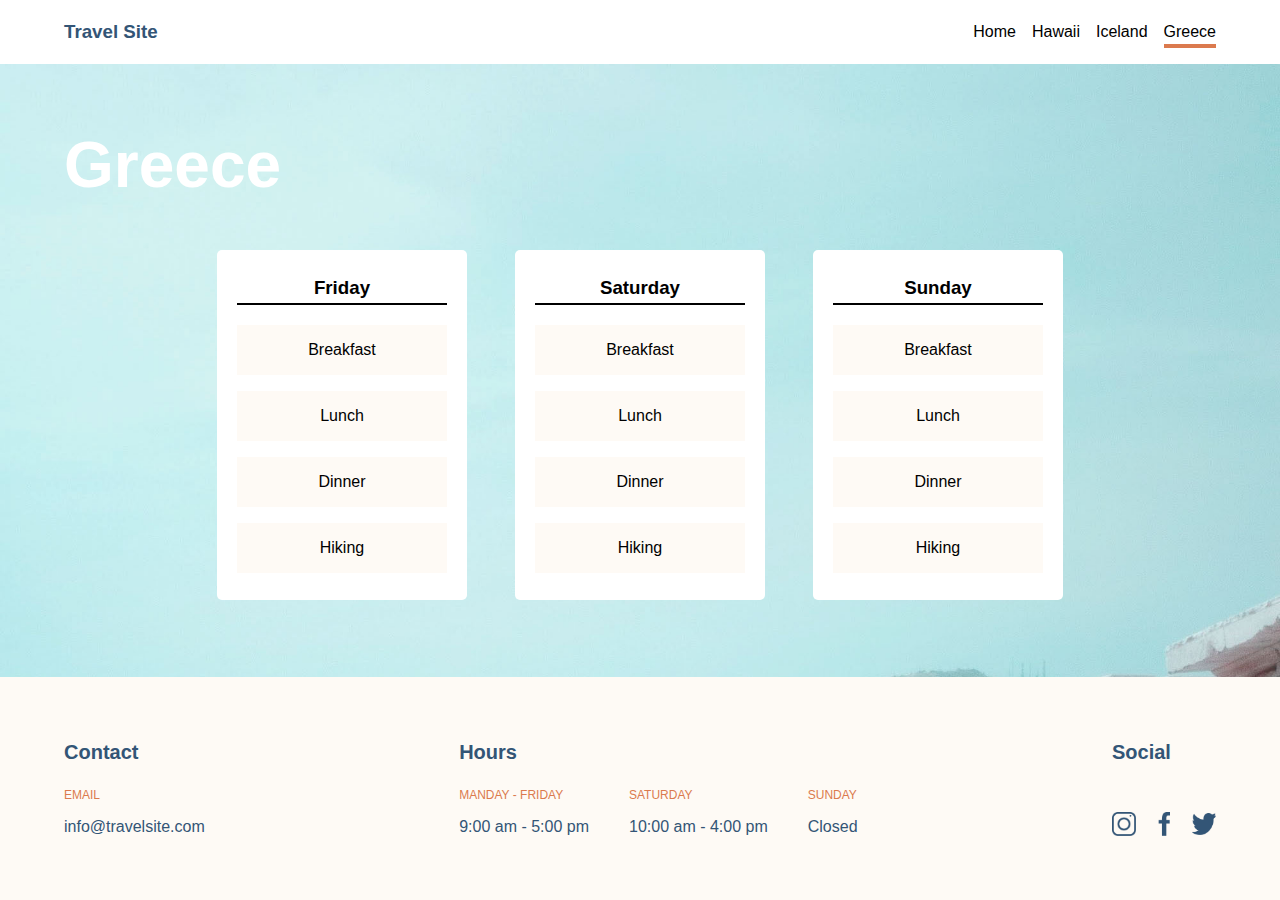
==== pages/greece.html @ 054de1a1 "add styles to all pages" ====
<!DOCTYPE html>
<html lang="en">
<head>
    <meta charset="UTF-8">
    <meta name="viewport" content="width=device-width, initial-scale=1.0">
    <link href="/css/style.css" rel="stylesheet" type="text/css">
    <title>Greece</title>
</head>
<body class="body">
    <header class="header">
        <div class="logo">
            <a href="../index.html" class="logo__link"><h3>Travel Site</h3></a>
        </div>
        <nav class="nav">
            <ul class="nav__list">
                <li class="nav__item"><a href="../index.html" class="nav__link">Home</a></li>
                <li class="nav__item"><a href="/pages/hawaii.html" class="nav__link" >Hawaii</a></li>
                <li class="nav__item"><a href="/pages/iceland.html" class="nav__link">Iceland</a></li>
                <li class="nav__item"><a href="/pages/greece.html" class="nav__link--active">Greece</a></li>
            </ul>
        </nav>
    </header>
    <main class="main">
        <section class="section--country03">
            <div class="section__container">
                <h1 class="section__heading">Greece</h1>
                <div class="card__container">
                    <div class="card">
                        <div class="card__heading-wrapper">
                            <h3 >Friday</h3>
                        </div>
                        <div class="card__copy-wrapper">
                            <div class="card-copy">
                                <p>Breakfast</p>
                            </div>
                            <div class="card-copy">
                                <p>Lunch</p>
                            </div>
                            <div class="card-copy">
                                <p>Dinner</p>
                            </div>
                            <div class="card-copy">
                                <p>Hiking</p>
                            </div>
                        </div>
                    </div>
                    <div class="card">
                        <div class="card__heading-wrapper">
                            <h3>Saturday</h3>
                        </div>
                        <div class="card__copy-wrapper">
                            <div class="card-copy">
                                <p>Breakfast</p>
                            </div>
                            <div class="card-copy">
                                <p>Lunch</p>
                            </div>
                            <div class="card-copy">
                                <p>Dinner</p>
                            </div>
                            <div class="card-copy">
                                <p>Hiking</p>
                            </div>
                        </div>
                    </div>
                    <div class="card">
                        <div class="card__heading-wrapper">
                            <h3>Sunday</h3>
                        </div>
                        
                        <div class="card__copy-wrapper">
                            <div class="card-copy">
                                <p>Breakfast</p>
                            </div>
                            <div class="card-copy">
                                <p>Lunch</p>
                            </div>
                            <div class="card-copy">
                                <p>Dinner</p>
                            </div>
                            <div class="card-copy">
                                <p>Hiking</p>
                            </div>
                        </div>
                    </div>
                </div>
            </div>       
        </section>
    </main>
    <footer class="footer">
        <div class="footer__container">
            <div class="footer__contact">
                <h2 class="footer__headings">Contact</h2>
                <div class="footer__contact-wrapper">
                    <p class="footer__label">email</p>
                    <a href="mailto:info@travelsite.com" class="footer__contact-email">info@travelsite.com</a>
                </div>
            </div>
            <div class="footer__hours">
                <h2 class="footer__headings">Hours</h2>
                <div class="footer__hours-container">
                    <div class="footer__hours-wrapper">
                        <p class="footer__label">manday - friday</p>
                        <p class="footer__copy">9:00 am - 5:00 pm</p>
                    </div>
                    <div class="footer__hours-wrapper">
                        <p class="footer__label">saturday</p>
                        <p class="footer__copy">10:00 am - 4:00 pm</p>
                    </div>
                    <div class="footer__hours-wrapper">
                        <p class="footer__label">sunday</p>
                        <p class="footer__copy">Closed</p>
                    </div>
                </div>
                    
            </div>
            <div class="footer__social">
                <h2 class="footer__headings">Social</h2>
                <div class="footer__social-wrapper">
                    <img src="/assets/Icons/icon-instagram.png" class="footer__icon"/>
                    <img src="/assets/Icons/icon-facebook.png" class="footer__icon"/>
                    <img src="/assets/Icons/icon-twitter.png" class="footer__icon"/>
                </div>
                
            </div>
        </div>
    </footer>
</body>
</html>
---- css/style.css ----
html {
  font-size: 100%;
  box-sizing: border-box;
}

*, *::before, *::after {
  box-sizing: inherit;
}

body {
  margin: 0;
  padding: 0;
  color: #335576;
  font-family: "Verdana", sans-serif;
}

h1, h2, h3 {
  font-weight: 700;
  margin: 0;
}

p {
  margin: 0;
}

a, a:visited, a:active {
  text-decoration: none;
}

/* Margines & Paddings */
.header {
  height: 4rem;
  display: flex;
  justify-content: space-between;
  align-items: center;
  width: 90%;
  max-width: 75rem;
  margin-inline: auto;
  background-color: #FFFFFF;
}

.logo__link {
  color: #335576;
}

.nav__list {
  list-style-type: none;
  display: flex;
  gap: 1rem;
}
.nav__link, .nav__link--active {
  color: rgb(0, 0, 0);
  padding-bottom: 0.25rem;
}
.nav__link--active {
  border-bottom: 0.25rem solid #DB7A4E;
}

.btn--primary {
  background-color: #DB7A4E;
  color: #FFFFFF;
  border-radius: 1rem;
  border: none;
  padding: 0.5rem 2.5rem;
  max-width: 9.375rem;
}

.hero {
  width: 100%;
  background-color: #FEFAF5;
  padding-top: 4rem;
  padding-bottom: 4rem;
  background-image: none;
}
.hero__container {
  display: flex;
  justify-content: space-between;
  align-items: center;
  width: 90%;
  max-width: 75rem;
  margin-inline: auto;
}
.hero__description {
  display: flex;
  flex-direction: column;
  width: 37.5rem;
  gap: 2rem;
}
.hero__heading {
  font-size: 2rem;
  max-width: 20ch;
}
.hero__copy {
  font-weight: 300;
}
.hero__img {
  display: flex;
  justify-content: flex-end;
  width: 37.5rem;
}
.hero__img img {
  width: 70%;
}

.recommend {
  width: 100%;
  background-color: #FFFFFF;
  padding-top: 4rem;
  padding-bottom: 4rem;
  background-image: none;
}
.recommend__container {
  width: 90%;
  max-width: 75rem;
  margin-inline: auto;
}
.recommend__heading {
  font-size: 1.25rem;
  margin-bottom: 1.5rem;
}
.recommend__card-container {
  width: 90%;
  margin-inline: auto;
  display: flex;
  justify-content: center;
  gap: 3rem;
}
.recommend__card, .recommend__card--country03, .recommend__card--country02, .recommend__card--country01 {
  display: flex;
  justify-content: flex-end;
  align-items: flex-end;
  border-radius: 0.3125rem;
  border: 1px solid rgba(0, 0, 0, 0.2);
  box-shadow: 0 0.25rem 0.25rem rgba(0, 0, 0, 0.2);
  width: 17.5rem;
  height: 25rem;
  background-size: cover;
  background-repeat: no-repeat;
  color: #FFFFFF;
  padding: 1.25rem;
}
.recommend__card-heading {
  font-size: 1.25rem;
}
.recommend__card--country01 {
  background-image: url("/assets/Images/hawaii.jpg");
}
.recommend__card--country02 {
  background-image: url("/assets/Images/iceland.jpg");
}
.recommend__card--country03 {
  background-image: url("/assets/Images/greece.jpg");
}

.footer {
  width: 100%;
  background-color: #FEFAF5;
  padding-top: 4rem;
  padding-bottom: 4rem;
  background-image: none;
}
.footer__container {
  display: flex;
  justify-content: space-between;
  align-items: stretch;
  width: 90%;
  max-width: 75rem;
  margin-inline: auto;
}
.footer__contact-wrapper {
  display: flex;
  flex-direction: column;
}
.footer__contact-email {
  color: #335576;
}
.footer__label {
  font-size: 0.75rem;
  text-transform: uppercase;
  color: #DB7A4E;
  margin: 1.5rem 0 1rem;
}
.footer__hours {
  display: flex;
  flex-direction: column;
}
.footer__hours-container {
  display: flex;
  flex-direction: row;
  gap: 2.5rem;
}
.footer__hours-wrapper {
  display: flex;
  flex-direction: column;
  align-items: flex-start;
}
.footer__social {
  display: flex;
  flex-direction: column;
  justify-content: space-between;
}
.footer__social-wrapper {
  display: flex;
  gap: 1rem;
}
.footer__icon {
  width: 1.5rem;
  height: 1.5rem;
  object-fit: contain;
}
.footer__headings {
  font-size: 1.25rem;
}

.body {
  display: grid;
  grid-template-rows: auto 2fr auto;
  height: 100vh;
}
.body .section, .body .section--country03, .body .section--country02, .body .section--country01 {
  background-size: 100%;
  background-repeat: no-repeat;
  height: 100%;
}
.body .section--country01 {
  width: 100%;
  background-color: #FFFFFF;
  padding-top: 4rem;
  padding-bottom: 4rem;
  background-image: url("/assets/Images/hawaii.jpg");
}
.body .section--country02 {
  width: 100%;
  background-color: #FFFFFF;
  padding-top: 4rem;
  padding-bottom: 4rem;
  background-image: url("/assets/Images/iceland.jpg");
}
.body .section--country03 {
  width: 100%;
  background-color: #FFFFFF;
  padding-top: 4rem;
  padding-bottom: 4rem;
  background-image: url("/assets/Images/greece.jpg");
}
.body .section__container {
  width: 90%;
  max-width: 75rem;
  margin-inline: auto;
  display: flex;
  flex-direction: column;
  gap: 3rem;
}
.body .section__heading {
  color: #FFFFFF;
  font-size: 4rem;
}
.body .section .card__container, .body .section--country01 .card__container, .body .section--country02 .card__container, .body .section--country03 .card__container {
  width: 90%;
  margin-inline: auto;
  display: flex;
  justify-content: center;
  gap: 3rem;
}
.body .section .card__container .card, .body .section--country01 .card__container .card, .body .section--country02 .card__container .card, .body .section--country03 .card__container .card {
  display: flex;
  flex-direction: column;
  justify-content: center;
  align-items: center;
  gap: 1.25rem;
  background-color: #FFFFFF;
  border-radius: 0.3125rem;
  width: 15.625rem;
  min-height: 21.875rem;
  padding: 1.25rem;
  text-align: center;
}
.body .section .card__container .card__heading-wrapper, .body .section--country01 .card__container .card__heading-wrapper, .body .section--country02 .card__container .card__heading-wrapper, .body .section--country03 .card__container .card__heading-wrapper {
  font-size: 1rem;
  color: rgb(0, 0, 0);
  border-bottom: 2px solid rgb(0, 0, 0);
  padding-bottom: 0.25rem;
  width: 100%;
}
.body .section .card__container .card__copy-wrapper, .body .section--country01 .card__container .card__copy-wrapper, .body .section--country02 .card__container .card__copy-wrapper, .body .section--country03 .card__container .card__copy-wrapper {
  width: 100%;
  display: flex;
  flex-direction: column;
  gap: 1rem;
}
.body .section .card__container .card-copy, .body .section--country01 .card__container .card-copy, .body .section--country02 .card__container .card-copy, .body .section--country03 .card__container .card-copy {
  color: rgb(0, 0, 0);
  background: #FEFAF5;
  width: 100%;
  padding: 1rem;
}
.body .footer {
  align-self: flex-end;
}
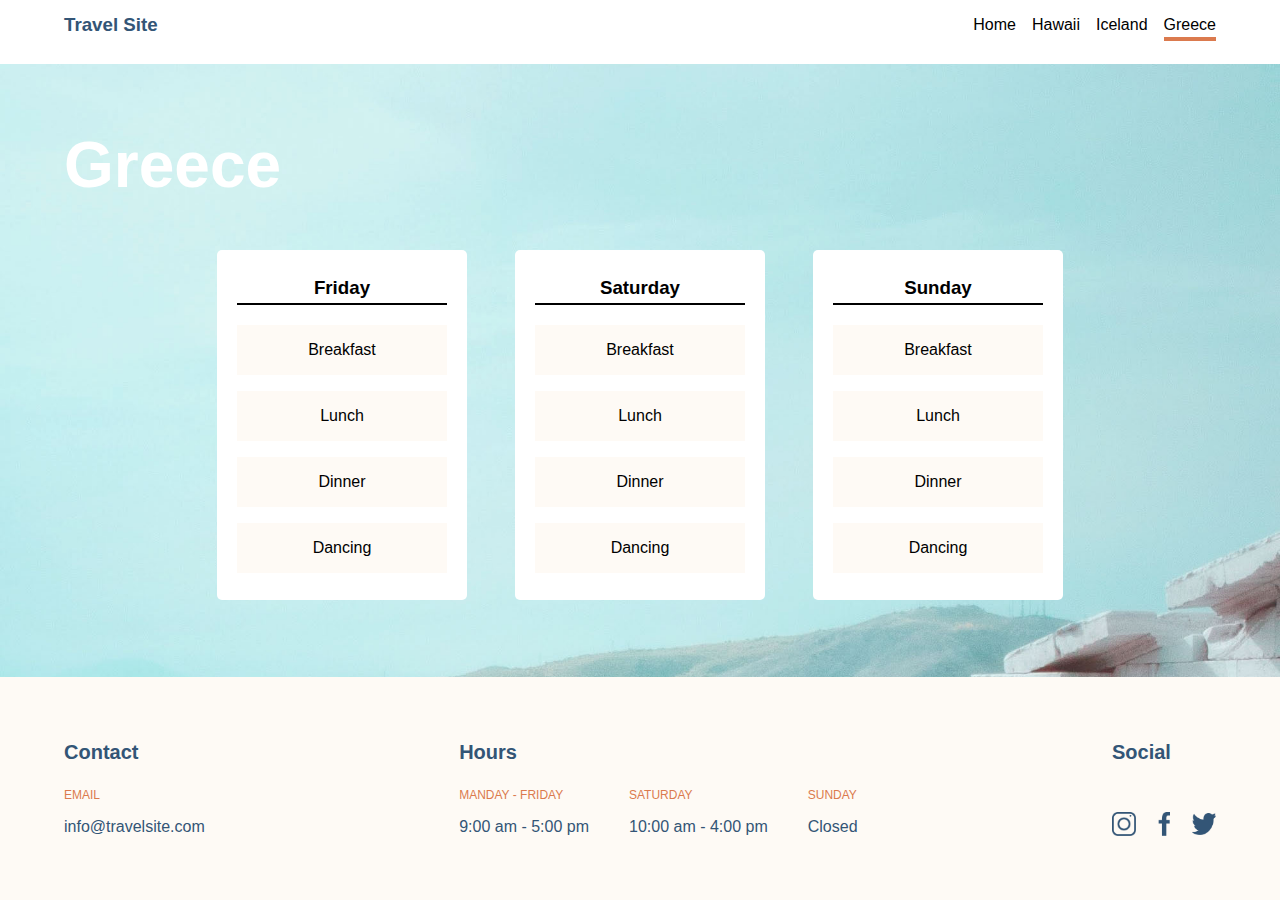
==== commit d986be58: "sass updated" ====
--- a/pages/greece.html
+++ b/pages/greece.html
@@ -8,17 +8,19 @@
 </head>
 <body class="body">
     <header class="header">
-        <div class="logo">
-            <a href="../index.html" class="logo__link"><h3>Travel Site</h3></a>
+        <div class="header__container">
+            <div class="logo">
+                <a href="/index.html" class="logo__link"><h3>Travel Site</h3></a>
+            </div>
+            <nav class="nav">
+                <ul class="nav__list">
+                    <li class="nav__item"><a href="../index.html" class="nav__link">Home</a></li>
+                    <li class="nav__item"><a href="/pages/hawaii.html" class="nav__link" >Hawaii</a></li>
+                    <li class="nav__item"><a href="/pages/iceland.html" class="nav__link">Iceland</a></li>
+                    <li class="nav__item"><a href="/pages/greece.html" class="nav__link--active">Greece</a></li>
+                </ul>
+            </nav>
         </div>
-        <nav class="nav">
-            <ul class="nav__list">
-                <li class="nav__item"><a href="../index.html" class="nav__link">Home</a></li>
-                <li class="nav__item"><a href="/pages/hawaii.html" class="nav__link" >Hawaii</a></li>
-                <li class="nav__item"><a href="/pages/iceland.html" class="nav__link">Iceland</a></li>
-                <li class="nav__item"><a href="/pages/greece.html" class="nav__link--active">Greece</a></li>
-            </ul>
-        </nav>
     </header>
     <main class="main">
         <section class="section--country03">
@@ -40,7 +42,7 @@
                                 <p>Dinner</p>
                             </div>
                             <div class="card-copy">
-                                <p>Hiking</p>
+                                <p>Dancing</p>
                             </div>
                         </div>
                     </div>
@@ -59,7 +61,7 @@
                                 <p>Dinner</p>
                             </div>
                             <div class="card-copy">
-                                <p>Hiking</p>
+                                <p>Dancing</p>
                             </div>
                         </div>
                     </div>
@@ -79,7 +81,7 @@
                                 <p>Dinner</p>
                             </div>
                             <div class="card-copy">
-                                <p>Hiking</p>
+                                <p>Dancing</p>
                             </div>
                         </div>
                     </div>
--- a/css/style.css
+++ b/css/style.css
@@ -30,13 +30,16 @@
 /* Margines & Paddings */
 .header {
   height: 4rem;
+  width: 100%;
+  background-color: #FFFFFF;
+  position: fixed;
+}
+.header__container {
   display: flex;
   justify-content: space-between;
   align-items: center;
-  width: 90%;
-  max-width: 75rem;
-  margin-inline: auto;
-  background-color: #FFFFFF;
+  width: min(90%, 75rem);
+  margin-inline: auto;
 }
 
 .logo__link {
@@ -65,19 +68,89 @@
   max-width: 9.375rem;
 }
 
+.footer {
+  width: 100%;
+  background-color: #FEFAF5;
+  padding-top: 4rem;
+  padding-bottom: 4rem;
+  background-image: none;
+}
+.footer__container {
+  display: flex;
+  justify-content: space-between;
+  align-items: stretch;
+  width: min(90%, 75rem);
+  margin-inline: auto;
+}
+@media (max-width: 56.25rem) {
+  .footer__container {
+    flex-direction: column;
+    gap: 3rem;
+  }
+}
+.footer__contact-wrapper {
+  display: flex;
+  flex-direction: column;
+}
+.footer__contact-email {
+  color: #335576;
+}
+.footer__label {
+  font-size: 0.75rem;
+  text-transform: uppercase;
+  color: #DB7A4E;
+  margin-bottom: 1rem;
+}
+.footer__hours {
+  display: flex;
+  flex-direction: column;
+}
+.footer__hours-container {
+  display: flex;
+  gap: 2.5rem;
+}
+@media (max-width: 34.375rem) {
+  .footer__hours-container {
+    flex-wrap: wrap;
+  }
+}
+.footer__hours-wrapper {
+  display: flex;
+  flex-direction: column;
+  align-items: flex-start;
+}
+.footer__social {
+  display: flex;
+  flex-direction: column;
+  justify-content: space-between;
+}
+.footer__social-wrapper {
+  display: flex;
+  gap: 1rem;
+}
+.footer__icon {
+  width: 1.5rem;
+  height: 1.5rem;
+  object-fit: contain;
+}
+.footer__headings {
+  font-size: 1.25rem;
+  margin-bottom: 1.5rem;
+}
+
 .hero {
   width: 100%;
   background-color: #FEFAF5;
   padding-top: 4rem;
   padding-bottom: 4rem;
   background-image: none;
+  padding-top: 8rem;
 }
 .hero__container {
   display: flex;
   justify-content: space-between;
   align-items: center;
-  width: 90%;
-  max-width: 75rem;
+  width: min(90%, 75rem);
   margin-inline: auto;
 }
 .hero__description {
@@ -85,6 +158,12 @@
   flex-direction: column;
   width: 37.5rem;
   gap: 2rem;
+}
+@media (max-width: 56.25rem) {
+  .hero__description {
+    align-items: center;
+    text-align: center;
+  }
 }
 .hero__heading {
   font-size: 2rem;
@@ -98,6 +177,11 @@
   justify-content: flex-end;
   width: 37.5rem;
 }
+@media (max-width: 56.25rem) {
+  .hero__img {
+    display: none;
+  }
+}
 .hero__img img {
   width: 70%;
 }
@@ -110,20 +194,30 @@
   background-image: none;
 }
 .recommend__container {
-  width: 90%;
-  max-width: 75rem;
+  width: min(90%, 75rem);
   margin-inline: auto;
 }
 .recommend__heading {
   font-size: 1.25rem;
   margin-bottom: 1.5rem;
 }
+@media (max-width: 56.25rem) {
+  .recommend__heading {
+    text-align: center;
+  }
+}
 .recommend__card-container {
   width: 90%;
   margin-inline: auto;
   display: flex;
   justify-content: center;
   gap: 3rem;
+}
+@media (max-width: 56.25rem) {
+  .recommend__card-container {
+    flex-direction: column;
+    align-items: center;
+  }
 }
 .recommend__card, .recommend__card--country03, .recommend__card--country02, .recommend__card--country01 {
   display: flex;
@@ -152,73 +246,16 @@
   background-image: url("/assets/Images/greece.jpg");
 }
 
-.footer {
-  width: 100%;
-  background-color: #FEFAF5;
-  padding-top: 4rem;
-  padding-bottom: 4rem;
-  background-image: none;
-}
-.footer__container {
-  display: flex;
-  justify-content: space-between;
-  align-items: stretch;
-  width: 90%;
-  max-width: 75rem;
-  margin-inline: auto;
-}
-.footer__contact-wrapper {
-  display: flex;
-  flex-direction: column;
-}
-.footer__contact-email {
-  color: #335576;
-}
-.footer__label {
-  font-size: 0.75rem;
-  text-transform: uppercase;
-  color: #DB7A4E;
-  margin: 1.5rem 0 1rem;
-}
-.footer__hours {
-  display: flex;
-  flex-direction: column;
-}
-.footer__hours-container {
-  display: flex;
-  flex-direction: row;
-  gap: 2.5rem;
-}
-.footer__hours-wrapper {
-  display: flex;
-  flex-direction: column;
-  align-items: flex-start;
-}
-.footer__social {
-  display: flex;
-  flex-direction: column;
-  justify-content: space-between;
-}
-.footer__social-wrapper {
-  display: flex;
-  gap: 1rem;
-}
-.footer__icon {
-  width: 1.5rem;
-  height: 1.5rem;
-  object-fit: contain;
-}
-.footer__headings {
-  font-size: 1.25rem;
-}
-
 .body {
-  display: grid;
-  grid-template-rows: auto 2fr auto;
   height: 100vh;
+  display: flex;
+  flex-direction: column;
+}
+.body .main {
+  flex-grow: 1;
 }
 .body .section, .body .section--country03, .body .section--country02, .body .section--country01 {
-  background-size: 100%;
+  background-size: cover;
   background-repeat: no-repeat;
   height: 100%;
 }
@@ -228,6 +265,7 @@
   padding-top: 4rem;
   padding-bottom: 4rem;
   background-image: url("/assets/Images/hawaii.jpg");
+  padding-top: 8rem;
 }
 .body .section--country02 {
   width: 100%;
@@ -235,6 +273,7 @@
   padding-top: 4rem;
   padding-bottom: 4rem;
   background-image: url("/assets/Images/iceland.jpg");
+  padding-top: 8rem;
 }
 .body .section--country03 {
   width: 100%;
@@ -242,10 +281,10 @@
   padding-top: 4rem;
   padding-bottom: 4rem;
   background-image: url("/assets/Images/greece.jpg");
+  padding-top: 8rem;
 }
 .body .section__container {
-  width: 90%;
-  max-width: 75rem;
+  width: min(90%, 75rem);
   margin-inline: auto;
   display: flex;
   flex-direction: column;
@@ -255,12 +294,23 @@
   color: #FFFFFF;
   font-size: 4rem;
 }
+@media (max-width: 56.25rem) {
+  .body .section__heading {
+    text-align: center;
+  }
+}
 .body .section .card__container, .body .section--country01 .card__container, .body .section--country02 .card__container, .body .section--country03 .card__container {
   width: 90%;
   margin-inline: auto;
   display: flex;
   justify-content: center;
   gap: 3rem;
+}
+@media (max-width: 56.25rem) {
+  .body .section .card__container, .body .section--country01 .card__container, .body .section--country02 .card__container, .body .section--country03 .card__container {
+    flex-direction: column;
+    align-items: center;
+  }
 }
 .body .section .card__container .card, .body .section--country01 .card__container .card, .body .section--country02 .card__container .card, .body .section--country03 .card__container .card {
   display: flex;
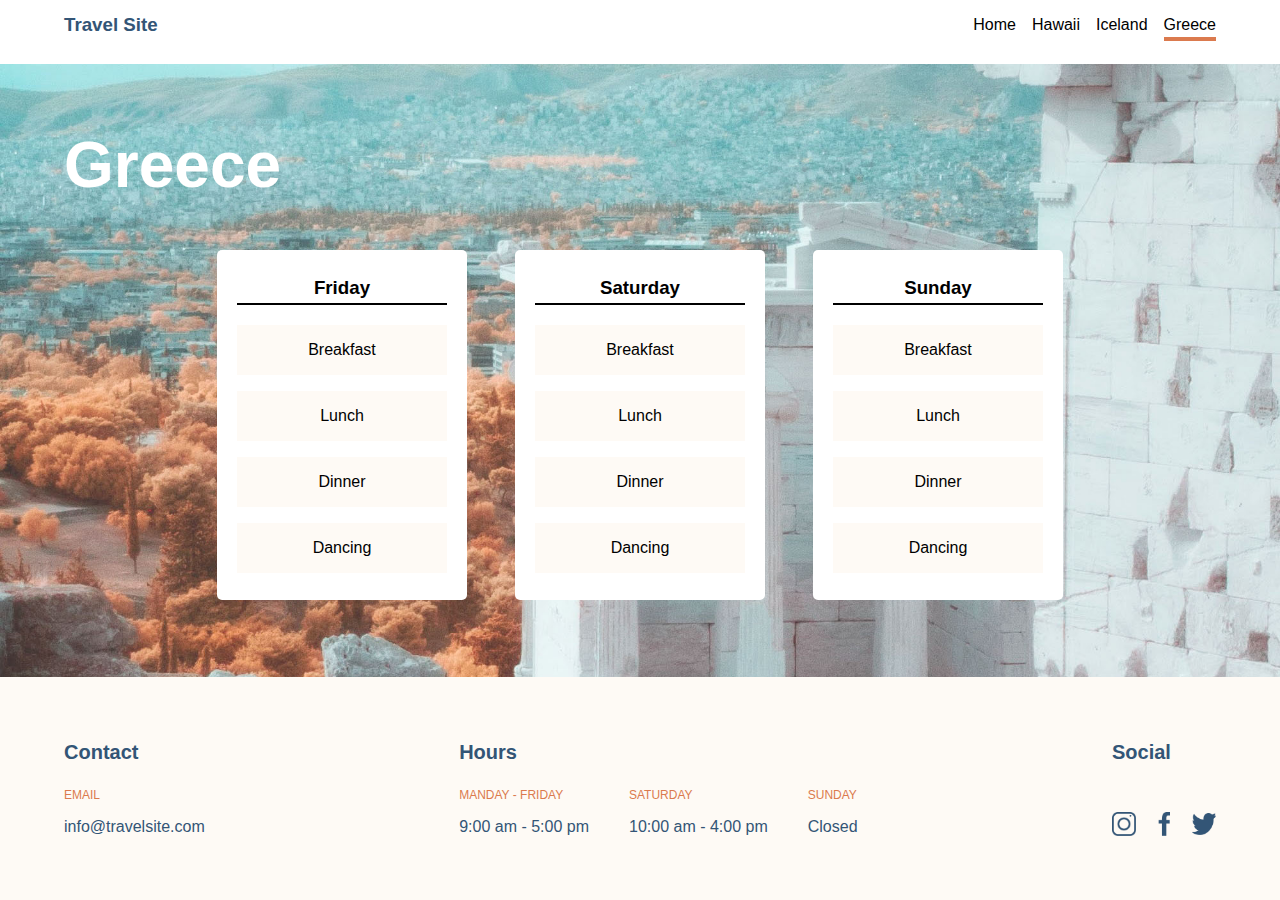
==== commit 87c08403: "converted px to rem, verified html, css" ====
--- a/pages/greece.html
+++ b/pages/greece.html
@@ -119,9 +119,9 @@
             <div class="footer__social">
                 <h2 class="footer__headings">Social</h2>
                 <div class="footer__social-wrapper">
-                    <img src="/assets/Icons/icon-instagram.png" class="footer__icon"/>
-                    <img src="/assets/Icons/icon-facebook.png" class="footer__icon"/>
-                    <img src="/assets/Icons/icon-twitter.png" class="footer__icon"/>
+                    <img src="/assets/Icons/icon-instagram.png" alt="instagram icon" class="footer__icon">
+                    <img src="/assets/Icons/icon-facebook.png" alt="facebook icon" class="footer__icon">
+                    <img src="/assets/Icons/icon-twitter.png" alt="twitter icon" class="footer__icon">
                 </div>
                 
             </div>
--- a/css/style.css
+++ b/css/style.css
@@ -74,6 +74,7 @@
   padding-top: 4rem;
   padding-bottom: 4rem;
   background-image: none;
+  background-position: left center;
 }
 .footer__container {
   display: flex;
@@ -144,6 +145,7 @@
   padding-top: 4rem;
   padding-bottom: 4rem;
   background-image: none;
+  background-position: left center;
   padding-top: 8rem;
 }
 .hero__container {
@@ -192,6 +194,7 @@
   padding-top: 4rem;
   padding-bottom: 4rem;
   background-image: none;
+  background-position: left center;
 }
 .recommend__container {
   width: min(90%, 75rem);
@@ -223,7 +226,7 @@
   display: flex;
   justify-content: flex-end;
   align-items: flex-end;
-  border-radius: 0.3125rem;
+  border-radius: 5px;
   border: 1px solid rgba(0, 0, 0, 0.2);
   box-shadow: 0 0.25rem 0.25rem rgba(0, 0, 0, 0.2);
   width: 17.5rem;
@@ -265,6 +268,7 @@
   padding-top: 4rem;
   padding-bottom: 4rem;
   background-image: url("/assets/Images/hawaii.jpg");
+  background-position: left center;
   padding-top: 8rem;
 }
 .body .section--country02 {
@@ -273,6 +277,7 @@
   padding-top: 4rem;
   padding-bottom: 4rem;
   background-image: url("/assets/Images/iceland.jpg");
+  background-position: left center;
   padding-top: 8rem;
 }
 .body .section--country03 {
@@ -281,6 +286,7 @@
   padding-top: 4rem;
   padding-bottom: 4rem;
   background-image: url("/assets/Images/greece.jpg");
+  background-position: left center;
   padding-top: 8rem;
 }
 .body .section__container {
@@ -319,7 +325,7 @@
   align-items: center;
   gap: 1.25rem;
   background-color: #FFFFFF;
-  border-radius: 0.3125rem;
+  border-radius: 5px;
   width: 15.625rem;
   min-height: 21.875rem;
   padding: 1.25rem;
